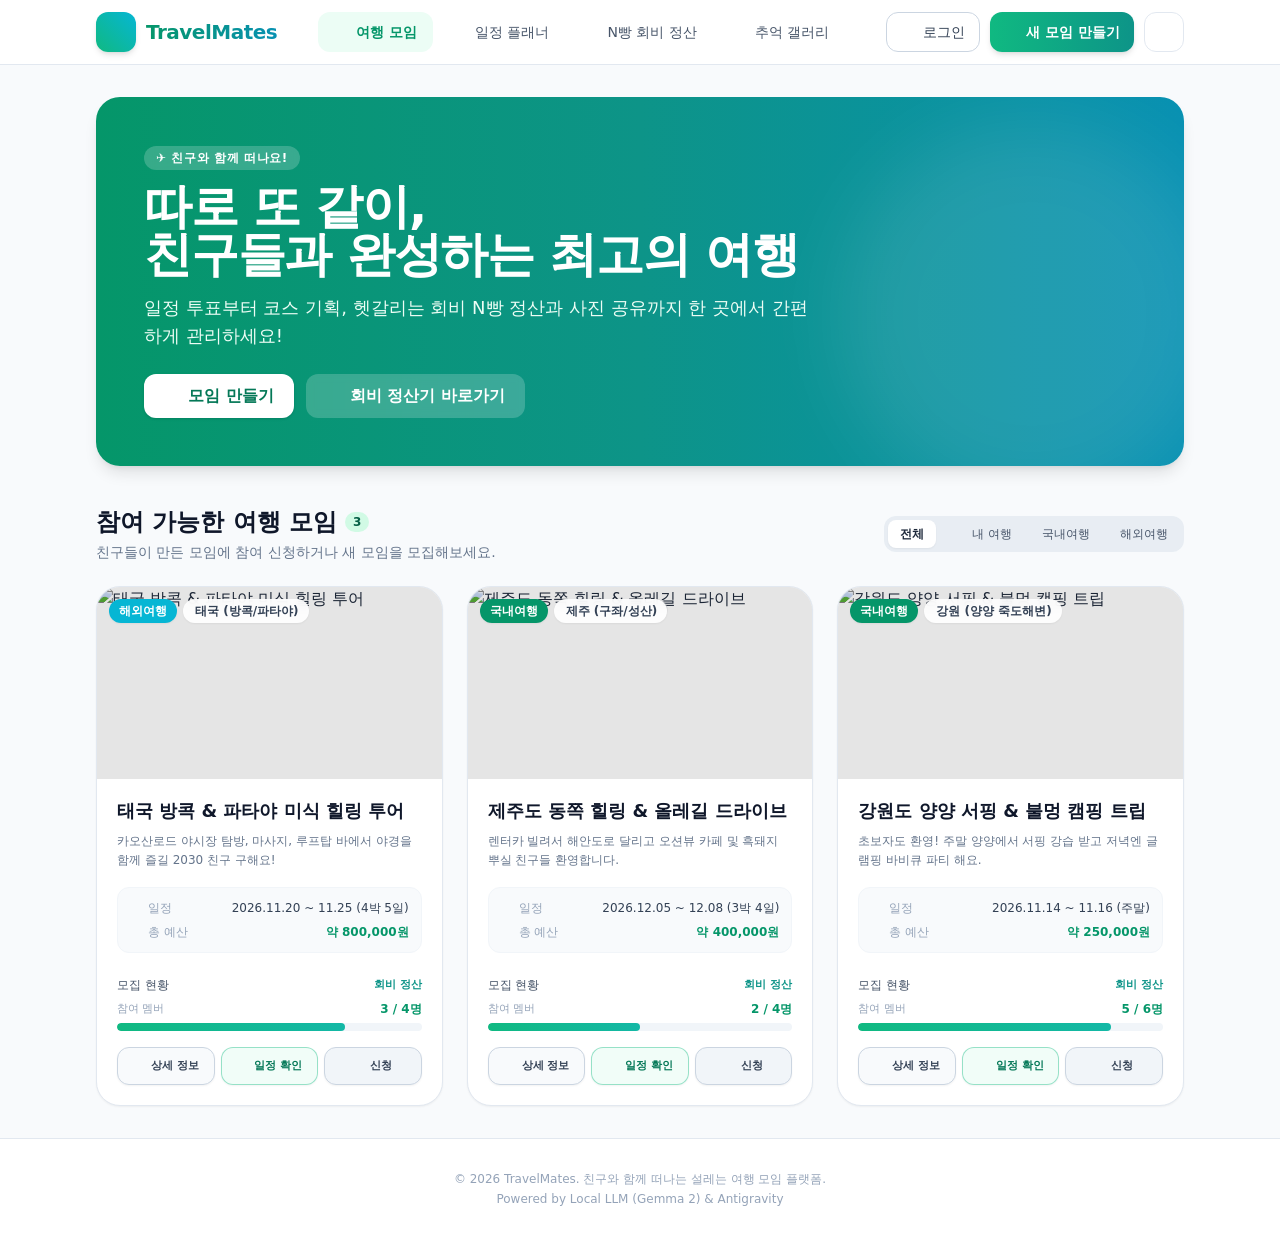
==== backend/src/main/webapp/index.html @ abd77c66 "feat: TravelMates 프로젝트 초기 소스 형상관리 최초 커밋 (v1.76)" ====
<!DOCTYPE html>
<html lang="ko">
<head>
  <meta charset="UTF-8">
  <meta name="viewport" content="width=device-width, initial-scale=1.0">
  <title>TravelMates - 친구와 함께하는 여행 모임 플래너</title>
  <!-- Tailwind CSS (로컬 정적 서빙 & 콘솔 프로덕션 경고 차단) -->
  <script>
    (function(){var w=console.warn;console.warn=function(){if(arguments[0]&&typeof arguments[0]==='string'&&arguments[0].indexOf('cdn.tailwindcss.com')!==-1)return;w.apply(console,arguments);};})();
    (function(){var t=localStorage.getItem('travelmates_theme');if(t==='dark'||(!t&&window.matchMedia&&window.matchMedia('(prefers-color-scheme: dark)').matches)){document.documentElement.classList.add('dark');}else{document.documentElement.classList.remove('dark');}})();
  </script>
  <script src="js/tailwind.cdn.js?v=20261117_03"></script>
  <!-- jQuery 3.7.1 CDN -->
  <script src="https://code.jquery.com/jquery-3.7.1.min.js"></script>
  <!-- Lucide Icons -->
  <script src="https://unpkg.com/lucide@latest"></script>
  <link rel="stylesheet" href="css/style.css">
  <script>
    tailwind.config = {
      darkMode: 'class',
      theme: {
        extend: {
          colors: {
            brand: { 50: '#f0fdf4', 100: '#dcfce7', 500: '#22c55e', 600: '#16a34a', 700: '#15803d' },
            ocean: { 500: '#0ea5e9', 600: '#0284c7' }
          }
        }
      }
    };
  </script>
</head>
<body data-active-tab="groups" class="bg-slate-50 text-slate-800 min-h-screen flex flex-col font-sans pb-16 md:pb-0">
  <!-- Skip Navigation -->
  <a href="#contents" class="skip-nav">본문 바로가기</a>

  <!-- ==================== 1. HEADER ==================== -->
  <header id="header"></header>

  <!-- ==================== 2. CONTENTS ==================== -->
  <main id="contents" tabindex="-1" class="flex-1 max-w-6xl w-full mx-auto px-4 sm:px-6 lg:px-8 py-8">

    <!-- Hero Banner -->
    <section id="hero-banner" class="relative rounded-3xl overflow-hidden mb-10 shadow-lg bg-gradient-to-r from-emerald-600 via-teal-600 to-cyan-600 text-white p-8 md:p-12">
      <div class="relative z-10 max-w-2xl">
        <span class="inline-block px-3 py-1 bg-white/20 backdrop-blur-sm rounded-full text-xs font-semibold tracking-wider uppercase mb-3">
          ✈️ 친구와 함께 떠나요!
        </span>
        <h1 class="text-3xl md:text-5xl font-extrabold tracking-tight leading-tight mb-4">
          따로 또 같이, <br class="hidden sm:block"/>친구들과 완성하는 최고의 여행
        </h1>
        <p class="text-emerald-50 text-base md:text-lg mb-6 leading-relaxed">
          일정 투표부터 코스 기획, 헷갈리는 회비 N빵 정산과 사진 공유까지 한 곳에서 간편하게 관리하세요!
        </p>
        <div class="flex flex-wrap gap-3">
          <button onclick="openCreateGroupModal()" class="bg-white text-emerald-700 hover:bg-emerald-50 px-5 py-2.5 rounded-xl font-bold shadow transition flex items-center gap-2">
            <i data-lucide="plus" class="w-4 h-4"></i> 모임 만들기
          </button>
          <a href="settlement.html" class="bg-white/20 hover:bg-white/30 backdrop-blur-sm text-white px-5 py-2.5 rounded-xl font-semibold transition flex items-center gap-2">
            <i data-lucide="calculator" class="w-4 h-4"></i> 회비 정산기 바로가기
          </a>
        </div>
      </div>
      <div class="absolute -right-10 -bottom-10 w-96 h-96 bg-white/10 rounded-full blur-2xl pointer-events-none"></div>
    </section>

    <!-- 여행 모임 목록 섹션 -->
    <section id="tab-groups" class="tab-content">
      <div class="flex flex-col sm:flex-row items-start sm:items-center justify-between gap-4 mb-6">
        <div>
          <h2 class="text-2xl font-bold text-slate-900 flex items-center gap-2">
            <span>참여 가능한 여행 모임</span>
            <span id="group-count-badge" class="text-xs bg-emerald-100 text-emerald-800 font-semibold px-2 py-0.5 rounded-full">0</span>
          </h2>
          <p class="text-slate-500 text-sm mt-1">친구들이 만든 모임에 참여 신청하거나 새 모임을 모집해보세요.</p>
        </div>

        <!-- 필터 버튼 -->
        <div class="flex items-center gap-1.5 bg-slate-200/70 p-1 rounded-xl text-xs font-medium">
          <button onclick="filterGroups('all')" class="filter-btn px-3 py-1.5 rounded-lg transition bg-white text-slate-800 shadow-sm font-bold flex items-center gap-1" data-filter="all">전체</button>
          <button onclick="filterGroups('my')" class="filter-btn px-3 py-1.5 rounded-lg transition text-slate-600 hover:text-slate-900 flex items-center gap-1" data-filter="my">
            <i data-lucide="sparkles" class="w-3.5 h-3.5 text-amber-500"></i>
            <span>내 여행</span>
          </button>
          <button onclick="filterGroups('국내')" class="filter-btn px-3 py-1.5 rounded-lg transition text-slate-600 hover:text-slate-900 flex items-center gap-1" data-filter="국내">국내여행</button>
          <button onclick="filterGroups('해외')" class="filter-btn px-3 py-1.5 rounded-lg transition text-slate-600 hover:text-slate-900 flex items-center gap-1" data-filter="해외">해외여행</button>
        </div>
      </div>

      <!-- 모임 카드 그리드 -->
      <div id="groups-grid" class="grid grid-cols-1 md:grid-cols-2 lg:grid-cols-3 gap-6">
        <!-- js/app.js에 의해 동적 렌더링 -->
      </div>
    </section>

  </main>

  <!-- ==================== 3. FOOTER ==================== -->
  <footer id="footer"></footer>

  <!-- 공통 모달 및 모바일 하단 탭바 -->
  <div id="modals"></div>
  <div id="bottom-nav"></div>

  <!-- 공통 상수/유틸리티, 컴포넌트 스크립트 & 앱 메인 로직 -->
  <script src="js/common.js?v=20261117_02"></script>
  <script src="js/components.js?v=20261117_02"></script>
  <script src="js/app.js?v=20261117_02"></script>
</body>
</html>
---- backend/src/main/webapp/css/style.css ----
/* Custom animations & design enhancements */

@keyframes scaleUp {
  from {
    opacity: 0;
    transform: scale(0.95);
  }
  to {
    opacity: 1;
    transform: scale(1);
  }
}

.animate-scaleUp {
  animation: scaleUp 0.2s cubic-bezier(0.16, 1, 0.3, 1) forwards;
}

/* Card hover transitions */
.group-card-hover {
  transition: transform 0.25s ease, box-shadow 0.25s ease;
}

.group-card-hover:hover {
  transform: translateY(-4px);
  box-shadow: 0 12px 24px -10px rgba(0, 0, 0, 0.1);
}

/* Custom scrollbar */
::-webkit-scrollbar {
  width: 6px;
  height: 6px;
}

::-webkit-scrollbar-track {
  background: #f1f5f9;
}

::-webkit-scrollbar-thumb {
  background: #cbd5e1;
  border-radius: 9999px;
}

::-webkit-scrollbar-thumb:hover {
  background: #94a3b8;
}

/* Timeline dot */
.timeline-dot::before {
  content: '';
  position: absolute;
  left: -31px;
  top: 6px;
  width: 14px;
  height: 14px;
  border-radius: 50%;
  background-color: #10b981;
  border: 3px solid #ffffff;
  box-shadow: 0 0 0 2px #a7f3d0;
}

/* ==================== 웹접근성 (A11y / KWCAG 2.2) 스타일 ==================== */
/* 본문 바로가기 건너뛰기 링크 (Skip Navigation) */
.skip-nav {
  position: absolute;
  top: -100px;
  left: 16px;
  background: #059669;
  color: #ffffff;
  padding: 12px 20px;
  font-weight: 700;
  font-size: 14px;
  border-radius: 0 0 12px 12px;
  z-index: 9999;
  transition: top 0.2s ease-in-out;
  text-decoration: none;
  box-shadow: 0 4px 12px rgba(0, 0, 0, 0.2);
}

.skip-nav:focus {
  top: 0;
  outline: 3px solid #34d399;
  outline-offset: 2px;
}

/* 키보드 포커스 링 접근성 강화 */
a:focus-visible, button:focus-visible, input:focus-visible, select:focus-visible, textarea:focus-visible {
  outline: 2px solid #10b981 !important;
  outline-offset: 2px !important;
}

/* 스크린 리더 전용 숨김 클래스 */
.sr-only {
  position: absolute;
  width: 1px;
  height: 1px;
  padding: 0;
  margin: -1px;
  overflow: hidden;
  clip: rect(0, 0, 0, 0);
  white-space: nowrap;
  border-width: 0;
}

/* ==================== 다크 모드 (Dark Mode) 전역 대응 스타일 (WCAG 4.5:1 색 대비 보장) ==================== */
html.dark {
  color-scheme: dark;
}

html.dark body {
  background-color: #0f172a !important; /* Tailwind slate-900 */
  color: #f8fafc !important; /* Tailwind slate-50 */
}

/* 헤더 & 푸터 & 하단 탭바 다크 테마 */
html.dark header, html.dark #header, html.dark #app-header {
  background-color: rgba(15, 23, 42, 0.95) !important;
  border-color: #334155 !important;
}

html.dark footer, html.dark #footer, html.dark #app-footer {
  background-color: #0f172a !important;
  border-color: #334155 !important;
  color: #94a3b8 !important;
}

html.dark #bottom-nav nav, html.dark #app-bottom-nav nav {
  background-color: rgba(15, 23, 42, 0.95) !important;
  border-color: #334155 !important;
}

/* 네비게이션 버튼 다크 대비 */
html.dark .nav-btn {
  color: #cbd5e1 !important;
}

html.dark .nav-btn:hover {
  background-color: #334155 !important;
  color: #f8fafc !important;
}

html.dark .nav-btn.bg-emerald-50 {
  background-color: #064e3b !important;
  color: #6ee7b7 !important;
}

/* 모바일 메뉴 드롭다운 다크 테마 */
html.dark #mobile-menu-dropdown {
  background-color: rgba(15, 23, 42, 0.98) !important;
  border-color: #334155 !important;
}

html.dark #mobile-menu-dropdown .bg-emerald-50 {
  background-color: #064e3b !important;
  color: #6ee7b7 !important;
}

/* 카드 및 컨테이너 배경 다크 테마 (흰색 배경 및 슬래시 오파시티 전수 대응) */
html.dark .bg-white,
html.dark .bg-white\/95,
html.dark .bg-white\/90,
html.dark .bg-white\/80,
html.dark .bg-white\/70,
html.dark .bg-white\/60,
html.dark .bg-white\/50,
html.dark .bg-white\/40 {
  background-color: #1e293b !important; /* slate-800 */
  color: #f1f5f9 !important;
}

/* 반투명 흰색 뱃지/칩스 다크 대응 (group-detail-location-badge, 카드 위치 뱃지 등) */
html.dark span.bg-white\/95,
html.dark span.bg-white\/90,
html.dark span.bg-white\/80,
html.dark .badge.bg-white\/90 {
  background-color: rgba(30, 41, 59, 0.92) !important;
  border: 1px solid #475569 !important;
  color: #f8fafc !important;
}

/* 라이트 슬레이트 배경 및 오파시티 전수 대응 */
html.dark .bg-slate-50, 
html.dark .bg-slate-50\/90,
html.dark .bg-slate-50\/80, 
html.dark .bg-slate-50\/70,
html.dark .bg-slate-50\/50,
html.dark .bg-slate-50\/40 {
  background-color: #162032 !important;
  color: #e2e8f0 !important;
}

html.dark .bg-slate-100,
html.dark .bg-slate-100\/90,
html.dark .bg-slate-100\/80,
html.dark .bg-slate-100\/70 {
  background-color: #243044 !important;
  color: #f1f5f9 !important;
}

html.dark .bg-slate-200,
html.dark .bg-slate-200\/90,
html.dark .bg-slate-200\/80,
html.dark .bg-slate-200\/70 {
  background-color: #334155 !important; /* slate-700 */
  color: #f1f5f9 !important;
}

/* 테두리 색상 다크 테마 */
html.dark .border-slate-200, 
html.dark .border-slate-300, 
html.dark .border-slate-100, 
html.dark .border-slate-200\/60,
html.dark .border-slate-200\/70,
html.dark .border-slate-200\/80,
html.dark .border-slate-200\/90 {
  border-color: #334155 !important; /* slate-700 */
}

html.dark .border-dashed {
  border-color: #475569 !important;
}

html.dark .divide-slate-100 > :not([hidden]) ~ :not([hidden]),
html.dark .divide-slate-200 > :not([hidden]) ~ :not([hidden]) {
  border-color: #334155 !important;
}

/* ==================== 다크모드 요약 지표 카드 그라디언트 & 대비 최적화 ==================== */
html.dark .from-amber-50, 
html.dark .from-amber-50\/70, 
html.dark .bg-amber-50, 
html.dark .bg-amber-50\/70 {
  background-image: none !important;
  background-color: #291c0e !important; /* dark warm amber */
  border-color: #78350f !important;
  color: #fde68a !important;
}

html.dark .from-emerald-50, 
html.dark .from-emerald-50\/70, 
html.dark .bg-emerald-50, 
html.dark .bg-emerald-50\/70,
html.dark .bg-emerald-50\/40 {
  background-image: none !important;
  background-color: #063025 !important; /* dark emerald */
  border-color: #065f46 !important;
  color: #a7f3d0 !important;
}

html.dark .from-blue-50, 
html.dark .from-blue-50\/70, 
html.dark .bg-blue-50, 
html.dark .bg-blue-50\/70 {
  background-image: none !important;
  background-color: #0f2444 !important; /* dark blue */
  border-color: #1e40af !important;
  color: #bfdbfe !important;
}

html.dark .from-purple-50, 
html.dark .from-purple-50\/70, 
html.dark .bg-purple-50, 
html.dark .bg-purple-50\/70 {
  background-image: none !important;
  background-color: #24113b !important; /* dark purple */
  border-color: #6b21a8 !important;
  color: #e9d5ff !important;
}

html.dark .from-rose-50, 
html.dark .from-rose-50\/70, 
html.dark .bg-rose-50, 
html.dark .bg-rose-50\/70, 
html.dark .bg-red-50 {
  background-image: none !important;
  background-color: #3b0d18 !important; /* dark rose/red */
  border-color: #9f1239 !important;
  color: #fecdd3 !important;
}

html.dark .from-slate-50, 
html.dark .from-slate-50\/80 {
  background-image: none !important;
  background-color: #1e293b !important;
  border-color: #334155 !important;
}

/* ==================== 다크모드 텍스트 색상 가독성 최적화 (WCAG AAA 준수) ==================== */
html.dark .text-slate-900, 
html.dark .text-slate-800, 
html.dark .text-slate-700 {
  color: #f8fafc !important; /* slate-50 */
}

html.dark .text-slate-600, 
html.dark .text-slate-500 {
  color: #cbd5e1 !important; /* slate-300 */
}

html.dark .text-slate-400 {
  color: #94a3b8 !important; /* slate-400 */
}

html.dark .text-amber-700, 
html.dark .text-amber-800, 
html.dark .text-amber-900, 
html.dark .text-amber-950 {
  color: #fde68a !important; /* amber-200 */
}

html.dark .text-amber-600 {
  color: #fcd34d !important; /* amber-300 */
}

html.dark .text-emerald-700, 
html.dark .text-emerald-800, 
html.dark .text-emerald-900 {
  color: #6ee7b7 !important; /* emerald-300 */
}

html.dark .text-emerald-600 {
  color: #34d399 !important; /* emerald-400 */
}

html.dark .text-blue-700, 
html.dark .text-blue-800, 
html.dark .text-blue-900, 
html.dark .text-blue-950 {
  color: #93c5fd !important; /* blue-300 */
}

html.dark .text-blue-600 {
  color: #60a5fa !important; /* blue-400 */
}

html.dark .text-purple-700, 
html.dark .text-purple-800, 
html.dark .text-purple-900, 
html.dark .text-purple-950 {
  color: #d8b4fe !important; /* purple-300 */
}

html.dark .text-purple-600 {
  color: #c084fc !important; /* purple-400 */
}

html.dark .text-rose-700, 
html.dark .text-rose-800, 
html.dark .text-red-700, 
html.dark .text-red-800 {
  color: #fca5a5 !important; /* red-300 */
}

html.dark .text-rose-600, 
html.dark .text-red-600 {
  color: #f87171 !important; /* red-400 */
}

html.dark .text-teal-700, 
html.dark .text-teal-800, 
html.dark .text-teal-900 {
  color: #5eead4 !important; /* teal-300 */
}

html.dark .text-teal-600 {
  color: #2dd4bf !important; /* teal-400 */
}

/* ==================== 다크모드 뱃지 및 칩스 색 대비 ==================== */
html.dark .bg-emerald-100 {
  background-color: #064e3b !important;
  color: #a7f3d0 !important;
  border-color: #065f46 !important;
}

html.dark .bg-amber-100 {
  background-color: #451a03 !important;
  color: #fde68a !important;
  border-color: #78350f !important;
}

html.dark .bg-blue-100 {
  background-color: #172554 !important;
  color: #bfdbfe !important;
  border-color: #1e40af !important;
}

html.dark .bg-purple-100 {
  background-color: #3b0764 !important;
  color: #e9d5ff !important;
  border-color: #6b21a8 !important;
}

html.dark .bg-rose-100, 
html.dark .bg-red-100 {
  background-color: #4c0519 !important;
  color: #fecdd3 !important;
  border-color: #9f1239 !important;
}

html.dark .bg-orange-100 {
  background-color: #431407 !important;
  color: #fed7aa !important;
  border-color: #9a3412 !important;
}

/* 추가 라이트 틴트 배경 다크 대응 */
html.dark .bg-cyan-50,
html.dark .bg-cyan-50\/50,
html.dark .bg-cyan-50\/70,
html.dark .bg-cyan-100,
html.dark .bg-cyan-100\/70 {
  background-color: #083344 !important;
  color: #a5f3fc !important;
  border-color: #155e75 !important;
}

html.dark .bg-teal-50,
html.dark .bg-teal-50\/50,
html.dark .bg-teal-100 {
  background-color: #042f2e !important;
  color: #99f6e4 !important;
  border-color: #115e59 !important;
}

html.dark .bg-indigo-50,
html.dark .bg-indigo-100 {
  background-color: #1e1b4b !important;
  color: #c7d2fe !important;
  border-color: #3730a3 !important;
}

html.dark .bg-sky-50,
html.dark .bg-sky-100 {
  background-color: #082f49 !important;
  color: #bae6fd !important;
  border-color: #075985 !important;
}

html.dark .bg-orange-50,
html.dark .bg-orange-200 {
  background-color: #431407 !important;
  color: #fed7aa !important;
  border-color: #9a3412 !important;
}

/* 오렌지 / 시안 / 인디고 텍스트 다크 대비 */
html.dark .text-orange-600,
html.dark .text-orange-700,
html.dark .text-orange-800 {
  color: #fb923c !important; /* orange-400 */
}

html.dark .text-cyan-600,
html.dark .text-cyan-700,
html.dark .text-cyan-800 {
  color: #38bdf8 !important; /* sky-400 */
}

html.dark .text-indigo-600,
html.dark .text-indigo-700,
html.dark .text-indigo-800 {
  color: #a5b4fc !important; /* indigo-300 */
}

html.dark .border-emerald-200, html.dark .border-emerald-100 {
  border-color: #065f46 !important;
}

html.dark .border-amber-200, html.dark .border-amber-200\/90, html.dark .border-amber-200\/80 {
  border-color: #78350f !important;
}

html.dark .border-blue-200 {
  border-color: #1e40af !important;
}

html.dark .border-purple-200 {
  border-color: #6b21a8 !important;
}

/* ==================== 테이블 헤더 및 셀 다크 대비 ==================== */
html.dark table thead th {
  background-color: #0f172a !important;
  color: #cbd5e1 !important;
  border-color: #334155 !important;
}

html.dark table tbody td {
  border-color: #334155 !important;
  color: #f1f5f9 !important;
}

html.dark table tbody tr:hover {
  background-color: #263346 !important;
}

html.dark table tbody tr:nth-child(even) {
  background-color: #172233 !important;
}

/* ==================== 폼 컨트롤 및 버튼 다크 테마 ==================== */
html.dark input[type="text"],
html.dark input[type="password"],
html.dark input[type="email"],
html.dark input[type="number"],
html.dark input[type="date"],
html.dark input[type="search"],
html.dark input:not([type]),
html.dark select,
html.dark textarea {
  background-color: #0f172a !important; /* slate-900 */
  border-color: #475569 !important; /* slate-600 */
  color: #f8fafc !important;
}

html.dark select option {
  background-color: #0f172a !important;
  color: #f8fafc !important;
}

html.dark input::placeholder,
html.dark textarea::placeholder {
  color: #64748b !important;
}

/* 서브 액션 버튼 및 호버 상태에서 흰색/밝은 배경 반전 차단 */
html.dark button.border-slate-200, 
html.dark button.border-slate-300 {
  border-color: #475569 !important;
  color: #cbd5e1 !important;
}

html.dark .hover\:bg-white:hover,
html.dark .hover\:bg-white\/60:hover,
html.dark .hover\:bg-white\/80:hover,
html.dark .hover\:bg-white\/90:hover,
html.dark .hover\:bg-slate-50:hover,
html.dark .hover\:bg-slate-100:hover,
html.dark .hover\:bg-slate-200:hover,
html.dark .hover\:bg-slate-200\/80:hover,
html.dark button.border-slate-200:hover, 
html.dark button.border-slate-300:hover {
  background-color: #334155 !important;
  color: #ffffff !important;
}

html.dark .hover\:bg-emerald-50:hover {
  background-color: #064e3b !important;
  color: #6ee7b7 !important;
}

html.dark .hover\:bg-amber-50:hover {
  background-color: #451a03 !important;
  color: #fde68a !important;
}

html.dark .hover\:bg-rose-50:hover {
  background-color: #4c0519 !important;
  color: #fecdd3 !important;
}

html.dark .hover\:bg-blue-50:hover {
  background-color: #172554 !important;
  color: #bfdbfe !important;
}

/* 모달 팝업 및 고정 헤더/푸터 다크 서피스 */
html.dark #modal-group-detail > div,
html.dark #modal-group-detail > div > div,
html.dark #modal-create-group > div,
html.dark #modal-create-group > div > div,
html.dark #register-modal > div,
html.dark #login-modal > div,
html.dark #modal-member-edit > div,
html.dark #modal-member-edit > div > div,
html.dark #modal-member-delete > div,
html.dark #modal-member-delete > div > div,
html.dark #modal-member-schedules > div,
html.dark #modal-member-schedules > div > div,
html.dark #modal-photo-upload > div,
html.dark #modal-photo-upload > div > div,
html.dark #modal-add-plan > div,
html.dark #modal-add-plan > div > div,
html.dark #modal-location-picker > div,
html.dark #modal-location-picker > div > div,
html.dark #modal-time-picker > div,
html.dark #modal-time-picker > div > div,
html.dark #modal-admin-auth-guard > div,
html.dark #modal-photo-lightbox {
  background-color: #1e293b !important;
  border-color: #334155 !important;
  color: #f8fafc !important;
  box-shadow: 0 25px 50px -12px rgba(0, 0, 0, 0.7) !important;
}

/* 모달 내부 상단 고정 헤더 및 하단 고정 푸터 */
html.dark #modal-create-group .sticky,
html.dark #modal-group-detail .sticky,
html.dark #modal-member-schedules .sticky,
html.dark #modal-photo-upload .sticky {
  background-color: rgba(30, 41, 59, 0.98) !important;
  border-color: #334155 !important;
}

/* Leaflet 지도 팝업 및 컨트롤 다크모드 대응 (흰색 배경에 흰색 폰트 현상 원천 차단) */
html.dark .leaflet-popup-content-wrapper,
html.dark .leaflet-popup-tip {
  background-color: #1e293b !important;
  color: #f8fafc !important;
  border: 1px solid #334155 !important;
  box-shadow: 0 10px 25px -5px rgba(0, 0, 0, 0.6) !important;
}

html.dark .leaflet-popup-content-wrapper p,
html.dark .leaflet-popup-content-wrapper span,
html.dark .leaflet-popup-content-wrapper div,
html.dark .leaflet-popup-content-wrapper b,
html.dark .leaflet-popup-content-wrapper h4,
html.dark .leaflet-popup-content-wrapper strong {
  color: #f8fafc !important;
}

html.dark .leaflet-popup-content-wrapper .text-slate-500,
html.dark .leaflet-popup-content-wrapper .text-slate-600 {
  color: #94a3b8 !important;
}

html.dark .leaflet-container {
  background-color: #0f172a !important;
}

html.dark .leaflet-bar a {
  background-color: #1e293b !important;
  color: #f8fafc !important;
  border-bottom: 1px solid #334155 !important;
}

html.dark .leaflet-bar a:hover {
  background-color: #334155 !important;
  color: #ffffff !important;
}

html.dark .leaflet-control-attribution {
  background-color: rgba(15, 23, 42, 0.8) !important;
  color: #64748b !important;
}

html.dark .leaflet-control-attribution a {
  color: #94a3b8 !important;
}

/* 지도 하단 오버레이 가이드 바 다크 대응 */
html.dark .leaflet-container + div,
html.dark [id*="map"] ~ .absolute.bottom-2 {
  background-color: rgba(30, 41, 59, 0.95) !important;
  border-color: #334155 !important;
  color: #cbd5e1 !important;
}

/* 다크모드 스크롤바 */
html.dark ::-webkit-scrollbar-track {
  background: #0f172a;
}

html.dark ::-webkit-scrollbar-thumb {
  background: #334155;
}

html.dark ::-webkit-scrollbar-thumb:hover {
  background: #475569;
}

/* 다크모드 타임라인 닷 */
html.dark .timeline-dot::before {
  background-color: #10b981;
  border-color: #1e293b;
  box-shadow: 0 0 0 2px #065f46;
}

/* ==================== 모바일 반응형 헤더 (320px ~ 430px) 레이아웃 안정화 가드 ==================== */
@media (max-width: 639px) {
  header, #header, #app-header {
    overflow-x: hidden;
  }
  header .max-w-6xl,
  header .max-w-7xl {
    padding-left: 0.75rem !important;
    padding-right: 0.75rem !important;
  }
}
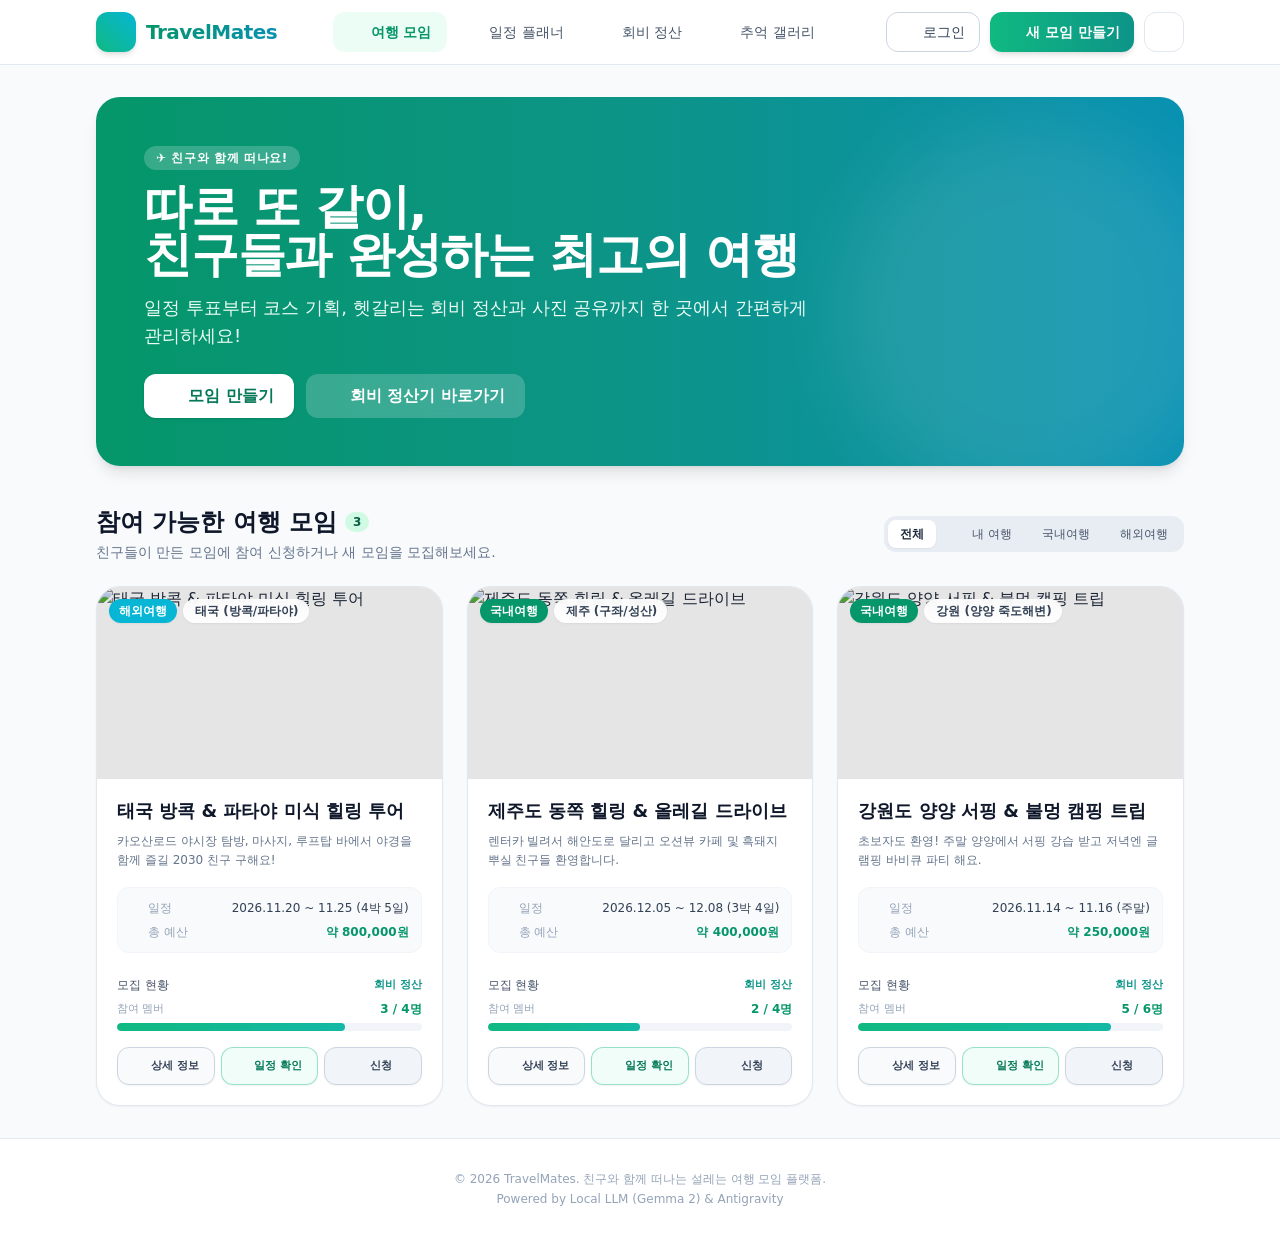
==== commit e46ea4eb: "refactor: 'N빵' 비표준 구어체 문구 전면 제거 및 '회비 정산' 표준 용어 전환 (v1.88)" ====
--- a/backend/src/main/webapp/index.html
+++ b/backend/src/main/webapp/index.html
@@ -49,7 +49,7 @@
           따로 또 같이, <br class="hidden sm:block"/>친구들과 완성하는 최고의 여행
         </h1>
         <p class="text-emerald-50 text-base md:text-lg mb-6 leading-relaxed">
-          일정 투표부터 코스 기획, 헷갈리는 회비 N빵 정산과 사진 공유까지 한 곳에서 간편하게 관리하세요!
+          일정 투표부터 코스 기획, 헷갈리는 회비 정산과 사진 공유까지 한 곳에서 간편하게 관리하세요!
         </p>
         <div class="flex flex-wrap gap-3">
           <button onclick="openCreateGroupModal()" class="bg-white text-emerald-700 hover:bg-emerald-50 px-5 py-2.5 rounded-xl font-bold shadow transition flex items-center gap-2">
--- a/backend/src/main/webapp/css/style.css
+++ b/backend/src/main/webapp/css/style.css
@@ -128,7 +128,16 @@
   border-color: #334155 !important;
 }
 
-/* 네비게이션 버튼 다크 대비 */
+/* 네비게이션 버튼 다크 대비 및 줄바꿈 원천 차단 */
+.nav-btn {
+  white-space: nowrap !important;
+  flex-shrink: 0 !important;
+}
+
+.nav-btn span {
+  white-space: nowrap !important;
+}
+
 html.dark .nav-btn {
   color: #cbd5e1 !important;
 }
@@ -689,6 +698,109 @@
   }
 }
 
-
-
-
+/* ==================== 관리자 패널 회원 수 표시 가시성 보강 (라이트/다크 모드 전용) ==================== */
+#stat-total-members {
+  color: #ea580c !important; /* orange-600 */
+}
+html.dark #stat-total-members {
+  color: #fb923c !important; /* orange-400 */
+}
+
+#stat-normal-members {
+  color: #059669 !important; /* emerald-600 */
+}
+html.dark #stat-normal-members {
+  color: #34d399 !important; /* emerald-400 */
+}
+
+#stat-admin-members {
+  color: #e11d48 !important; /* rose-600 */
+}
+html.dark #stat-admin-members {
+  color: #fb7185 !important; /* rose-400 */
+}
+
+#stat-new-members {
+  color: #1e293b !important; /* slate-800 */
+}
+html.dark #stat-new-members {
+  color: #f1f5f9 !important; /* slate-100 */
+}
+
+html.dark #admin-tab-member-count {
+  border-color: #9a3412 !important;
+}
+
+/* ==================== 관리자 패널 회원 명단(테이블 및 모바일 카드) 가시성 보강 ==================== */
+#member-table-body tr {
+  transition: background-color 0.15s ease-in-out;
+}
+#member-table-body tr:hover {
+  background-color: rgba(255, 237, 213, 0.45) !important; /* orange-100/45 */
+}
+html.dark #member-table-body tr:hover {
+  background-color: rgba(51, 65, 85, 0.55) !important; /* slate-700/55 */
+}
+
+#member-cards-body > div {
+  transition: all 0.2s ease-in-out;
+}
+#member-cards-body > div:hover {
+  border-color: #fdba74 !important; /* orange-300 */
+  box-shadow: 0 4px 12px -2px rgba(234, 88, 12, 0.08) !important;
+}
+html.dark #member-cards-body > div:hover {
+  border-color: #ea580c !important; /* orange-600 */
+  box-shadow: 0 4px 12px -2px rgba(0, 0, 0, 0.4) !important;
+}
+
+/* ==================== 가로 스크롤 직관성 및 고가시성 스타일 ==================== */
+.table-scroll-container {
+  overflow-x: auto;
+  -webkit-overflow-scrolling: touch;
+  scrollbar-width: thin;
+  scrollbar-color: #f97316 #f1f5f9;
+}
+
+.table-scroll-container::-webkit-scrollbar {
+  height: 9px !important;
+}
+
+.table-scroll-container::-webkit-scrollbar-track {
+  background: #f1f5f9 !important;
+  border-radius: 9999px !important;
+  margin: 0 12px !important;
+}
+
+.table-scroll-container::-webkit-scrollbar-thumb {
+  background: linear-gradient(90deg, #f97316, #fb923c) !important;
+  border-radius: 9999px !important;
+  border: 2px solid #f1f5f9 !important;
+}
+
+.table-scroll-container::-webkit-scrollbar-thumb:hover {
+  background: linear-gradient(90deg, #ea580c, #f97316) !important;
+}
+
+html.dark .table-scroll-container {
+  scrollbar-color: #f97316 #1e293b;
+}
+
+html.dark .table-scroll-container::-webkit-scrollbar-track {
+  background: #1e293b !important;
+}
+
+html.dark .table-scroll-container::-webkit-scrollbar-thumb {
+  background: linear-gradient(90deg, #ea580c, #f97316) !important;
+  border: 2px solid #1e293b !important;
+}
+
+html.dark .table-scroll-container::-webkit-scrollbar-thumb:hover {
+  background: linear-gradient(90deg, #c2410c, #ea580c) !important;
+}
+
+
+
+
+
+
